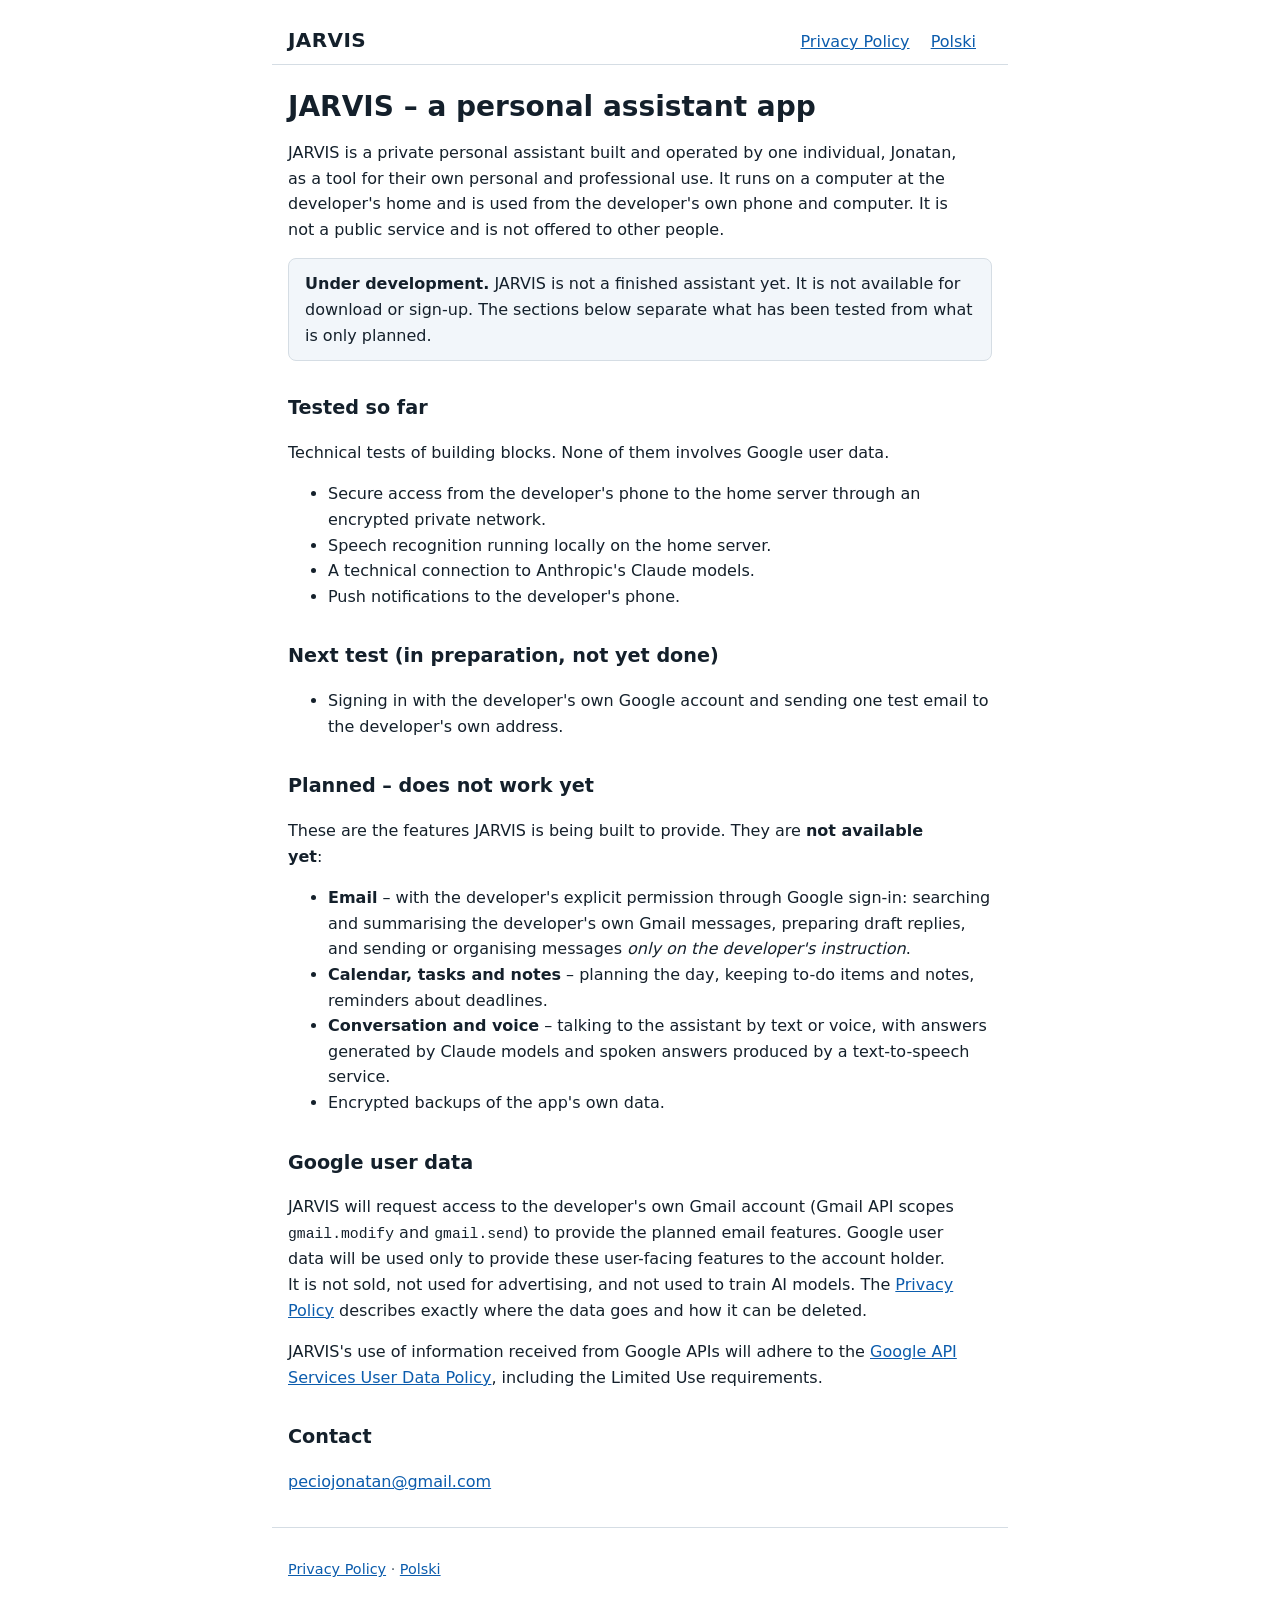
==== index.html @ a6613ae7 "Add JARVIS public pages (home and privacy policy, EN and PL) Static information pages only: no appli" ====
<!doctype html>
<html lang="en">
<head>
<meta charset="utf-8">
<meta name="viewport" content="width=device-width, initial-scale=1">
<title>JARVIS – a personal assistant app</title>
<meta name="description" content="JARVIS is a private, single-user personal assistant app under development, built as a tool for its developer's own personal and professional use.">
<link rel="stylesheet" href="style.css">
</head>
<body>
<header>
  <span class="brand">JARVIS</span>
  <nav><a href="privacy/">Privacy Policy</a> <a href="pl/">Polski</a></nav>
</header>
<main>
  <h1>JARVIS – a personal assistant app</h1>
  <p>JARVIS is a private personal assistant built and operated by one individual, Jonatan, as a tool for their own personal and professional use. It runs on a computer at the developer's home and is used from the developer's own phone and computer. It is not a public service and is not offered to other people.</p>
  <div class="box"><strong>Under development.</strong> JARVIS is not a finished assistant yet. It is not available for download or sign-up. The sections below separate what has been tested from what is only planned.</div>

  <h2>Tested so far</h2>
  <p>Technical tests of building blocks. None of them involves Google user data.</p>
  <ul>
    <li>Secure access from the developer's phone to the home server through an encrypted private network.</li>
    <li>Speech recognition running locally on the home server.</li>
    <li>A technical connection to Anthropic's Claude models.</li>
    <li>Push notifications to the developer's phone.</li>
  </ul>

  <h2>Next test (in preparation, not yet done)</h2>
  <ul>
    <li>Signing in with the developer's own Google account and sending one test email to the developer's own address.</li>
  </ul>

  <h2>Planned – does not work yet</h2>
  <p>These are the features JARVIS is being built to provide. They are <strong>not available yet</strong>:</p>
  <ul>
    <li><strong>Email</strong> – with the developer's explicit permission through Google sign-in: searching and summarising the developer's own Gmail messages, preparing draft replies, and sending or organising messages <em>only on the developer's instruction</em>.</li>
    <li><strong>Calendar, tasks and notes</strong> – planning the day, keeping to-do items and notes, reminders about deadlines.</li>
    <li><strong>Conversation and voice</strong> – talking to the assistant by text or voice, with answers generated by Claude models and spoken answers produced by a text-to-speech service.</li>
    <li>Encrypted backups of the app's own data.</li>
  </ul>

  <h2>Google user data</h2>
  <p>JARVIS will request access to the developer's own Gmail account (Gmail API scopes <code>gmail.modify</code> and <code>gmail.send</code>) to provide the planned email features. Google user data will be used only to provide these user-facing features to the account holder. It is not sold, not used for advertising, and not used to train AI models. The <a href="privacy/">Privacy Policy</a> describes exactly where the data goes and how it can be deleted.</p>
  <p>JARVIS's use of information received from Google APIs will adhere to the <a href="https://developers.google.com/terms/api-services-user-data-policy#additional_requirements_for_specific_api_scopes">Google API Services User Data Policy</a>, including the Limited Use requirements.</p>

  <h2>Contact</h2>
  <p><a href="mailto:peciojonatan@gmail.com">peciojonatan@gmail.com</a></p>
</main>
<footer>
  <p class="muted"><a href="privacy/">Privacy Policy</a> · <a href="pl/">Polski</a></p>
</footer>
</body>
</html>
---- style.css ----
:root { color-scheme: light dark; --bg: #ffffff; --fg: #14202b; --muted: #4b5b69; --line: #d5dde4; --accent: #0b5cad; --box: #f2f6fa; }
@media (prefers-color-scheme: dark) { :root { --bg: #0b141c; --fg: #e3edf5; --muted: #9db0c0; --line: #25374a; --accent: #7cc4ff; --box: #112231; } }
* { box-sizing: border-box; }
html { -webkit-text-size-adjust: 100%; }
body { margin: 0; background: var(--bg); color: var(--fg); font: 16px/1.6 system-ui, -apple-system, "Segoe UI", Roboto, sans-serif; }
main, header, footer { max-width: 46rem; margin: 0 auto; padding: 0 1rem; }
header { padding-top: 1.5rem; padding-bottom: .5rem; border-bottom: 1px solid var(--line); display: flex; flex-wrap: wrap; gap: .5rem 1.25rem; align-items: baseline; }
header .brand { font-weight: 700; font-size: 1.25rem; letter-spacing: .02em; margin-right: auto; }
nav a { margin-right: 1rem; }
a { color: var(--accent); }
h1 { font-size: 1.75rem; line-height: 1.25; margin: 1.5rem 0 .5rem; }
h2 { font-size: 1.2rem; margin: 2rem 0 .5rem; }
p, li { max-width: 42rem; }
.box { background: var(--box); border: 1px solid var(--line); border-radius: .5rem; padding: .75rem 1rem; margin: 1rem 0; }
table { border-collapse: collapse; width: 100%; margin: .75rem 0; font-size: .95rem; }
th, td { border: 1px solid var(--line); padding: .45rem .6rem; text-align: left; vertical-align: top; }
th { background: var(--box); }
.muted { color: var(--muted); font-size: .9rem; }
footer { padding-top: 1rem; padding-bottom: 2rem; margin-top: 2rem; border-top: 1px solid var(--line); }
code { font-size: .92em; }
td code, th code { overflow-wrap: anywhere; word-break: break-word; }
table { table-layout: auto; }
main { overflow-wrap: break-word; }
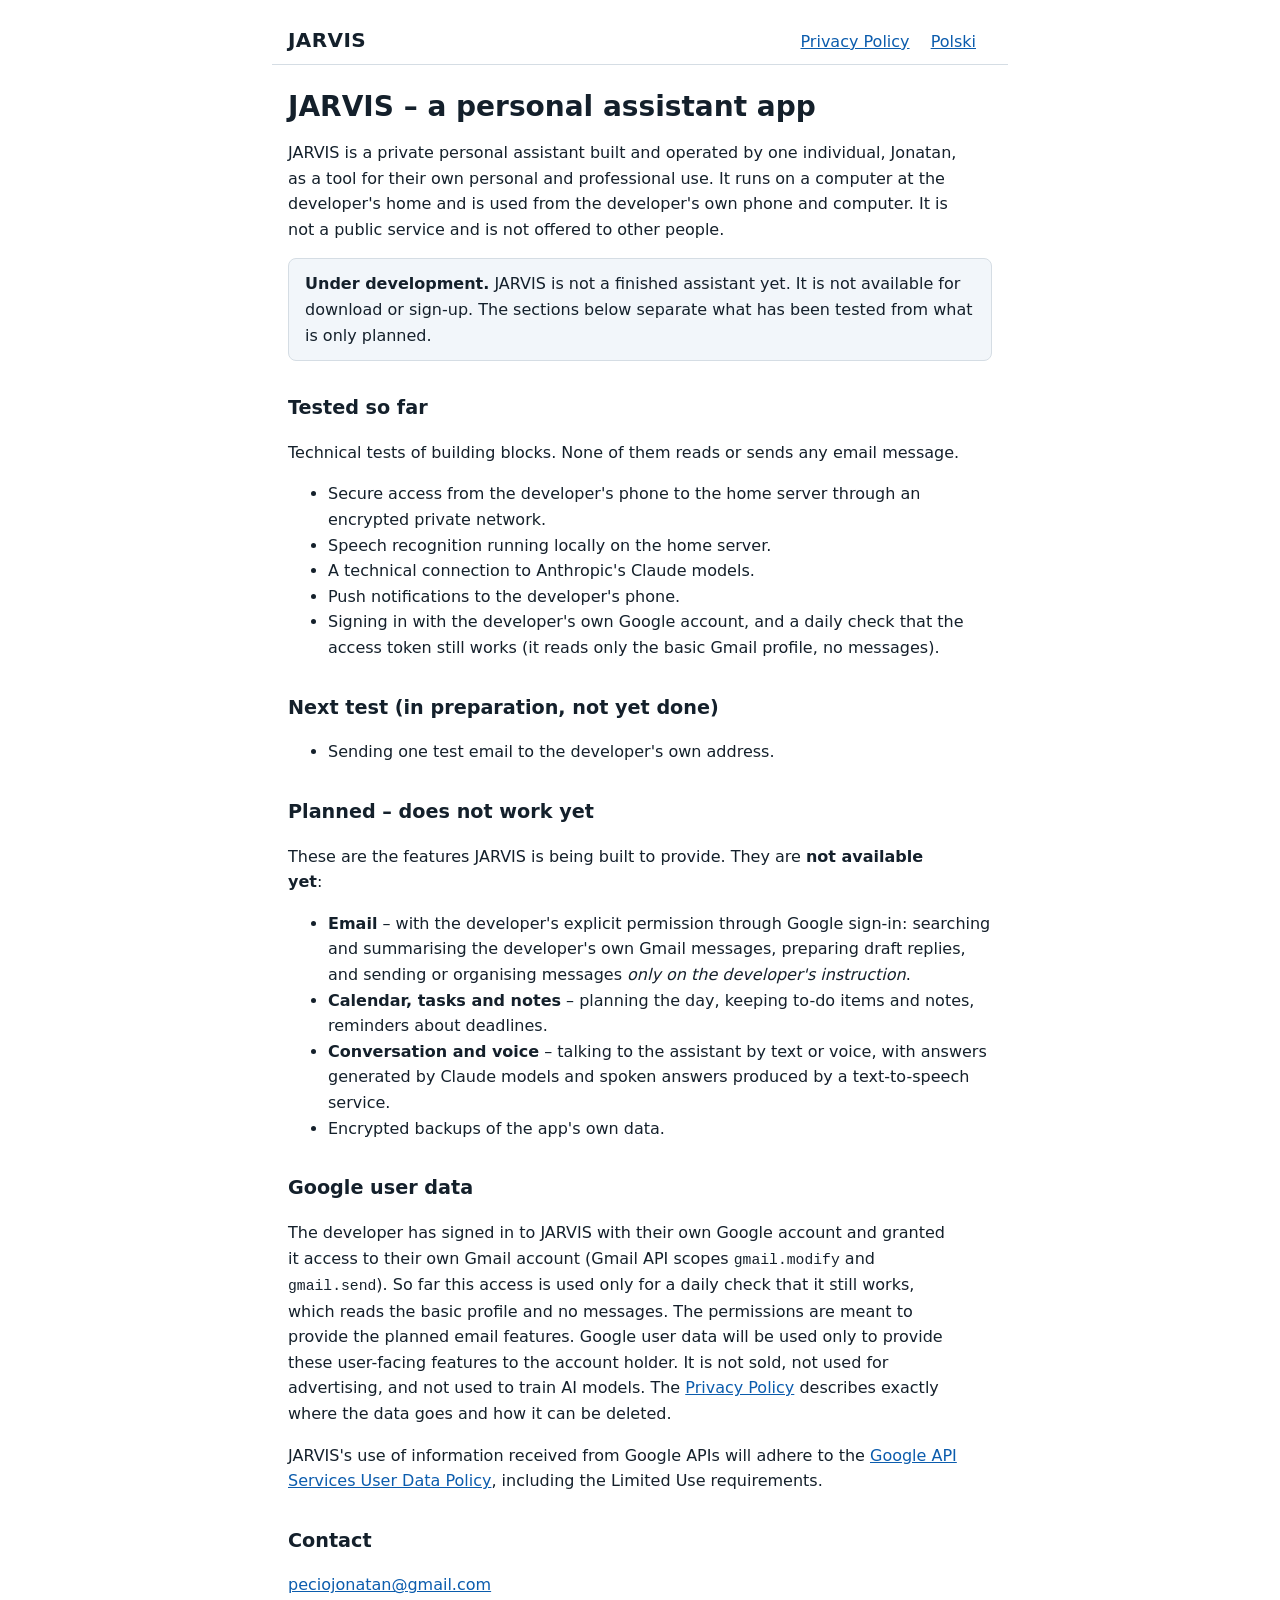
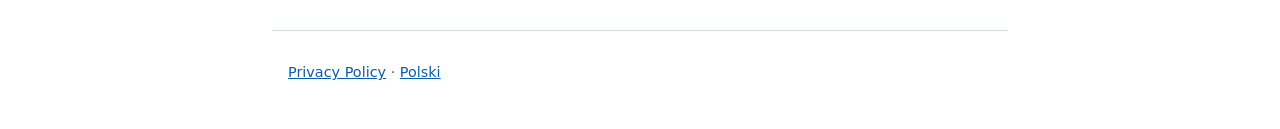
==== commit 627c8f2e: "Update public pages: Google sign-in completed, daily access check Policy and home page (EN and PL) n" ====
--- a/index.html
+++ b/index.html
@@ -18,17 +18,18 @@
   <div class="box"><strong>Under development.</strong> JARVIS is not a finished assistant yet. It is not available for download or sign-up. The sections below separate what has been tested from what is only planned.</div>
 
   <h2>Tested so far</h2>
-  <p>Technical tests of building blocks. None of them involves Google user data.</p>
+  <p>Technical tests of building blocks. None of them reads or sends any email message.</p>
   <ul>
     <li>Secure access from the developer's phone to the home server through an encrypted private network.</li>
     <li>Speech recognition running locally on the home server.</li>
     <li>A technical connection to Anthropic's Claude models.</li>
     <li>Push notifications to the developer's phone.</li>
+    <li>Signing in with the developer's own Google account, and a daily check that the access token still works (it reads only the basic Gmail profile, no messages).</li>
   </ul>
 
   <h2>Next test (in preparation, not yet done)</h2>
   <ul>
-    <li>Signing in with the developer's own Google account and sending one test email to the developer's own address.</li>
+    <li>Sending one test email to the developer's own address.</li>
   </ul>
 
   <h2>Planned – does not work yet</h2>
@@ -41,7 +42,7 @@
   </ul>
 
   <h2>Google user data</h2>
-  <p>JARVIS will request access to the developer's own Gmail account (Gmail API scopes <code>gmail.modify</code> and <code>gmail.send</code>) to provide the planned email features. Google user data will be used only to provide these user-facing features to the account holder. It is not sold, not used for advertising, and not used to train AI models. The <a href="privacy/">Privacy Policy</a> describes exactly where the data goes and how it can be deleted.</p>
+  <p>The developer has signed in to JARVIS with their own Google account and granted it access to their own Gmail account (Gmail API scopes <code>gmail.modify</code> and <code>gmail.send</code>). So far this access is used only for a daily check that it still works, which reads the basic profile and no messages. The permissions are meant to provide the planned email features. Google user data will be used only to provide these user-facing features to the account holder. It is not sold, not used for advertising, and not used to train AI models. The <a href="privacy/">Privacy Policy</a> describes exactly where the data goes and how it can be deleted.</p>
   <p>JARVIS's use of information received from Google APIs will adhere to the <a href="https://developers.google.com/terms/api-services-user-data-policy#additional_requirements_for_specific_api_scopes">Google API Services User Data Policy</a>, including the Limited Use requirements.</p>
 
   <h2>Contact</h2>
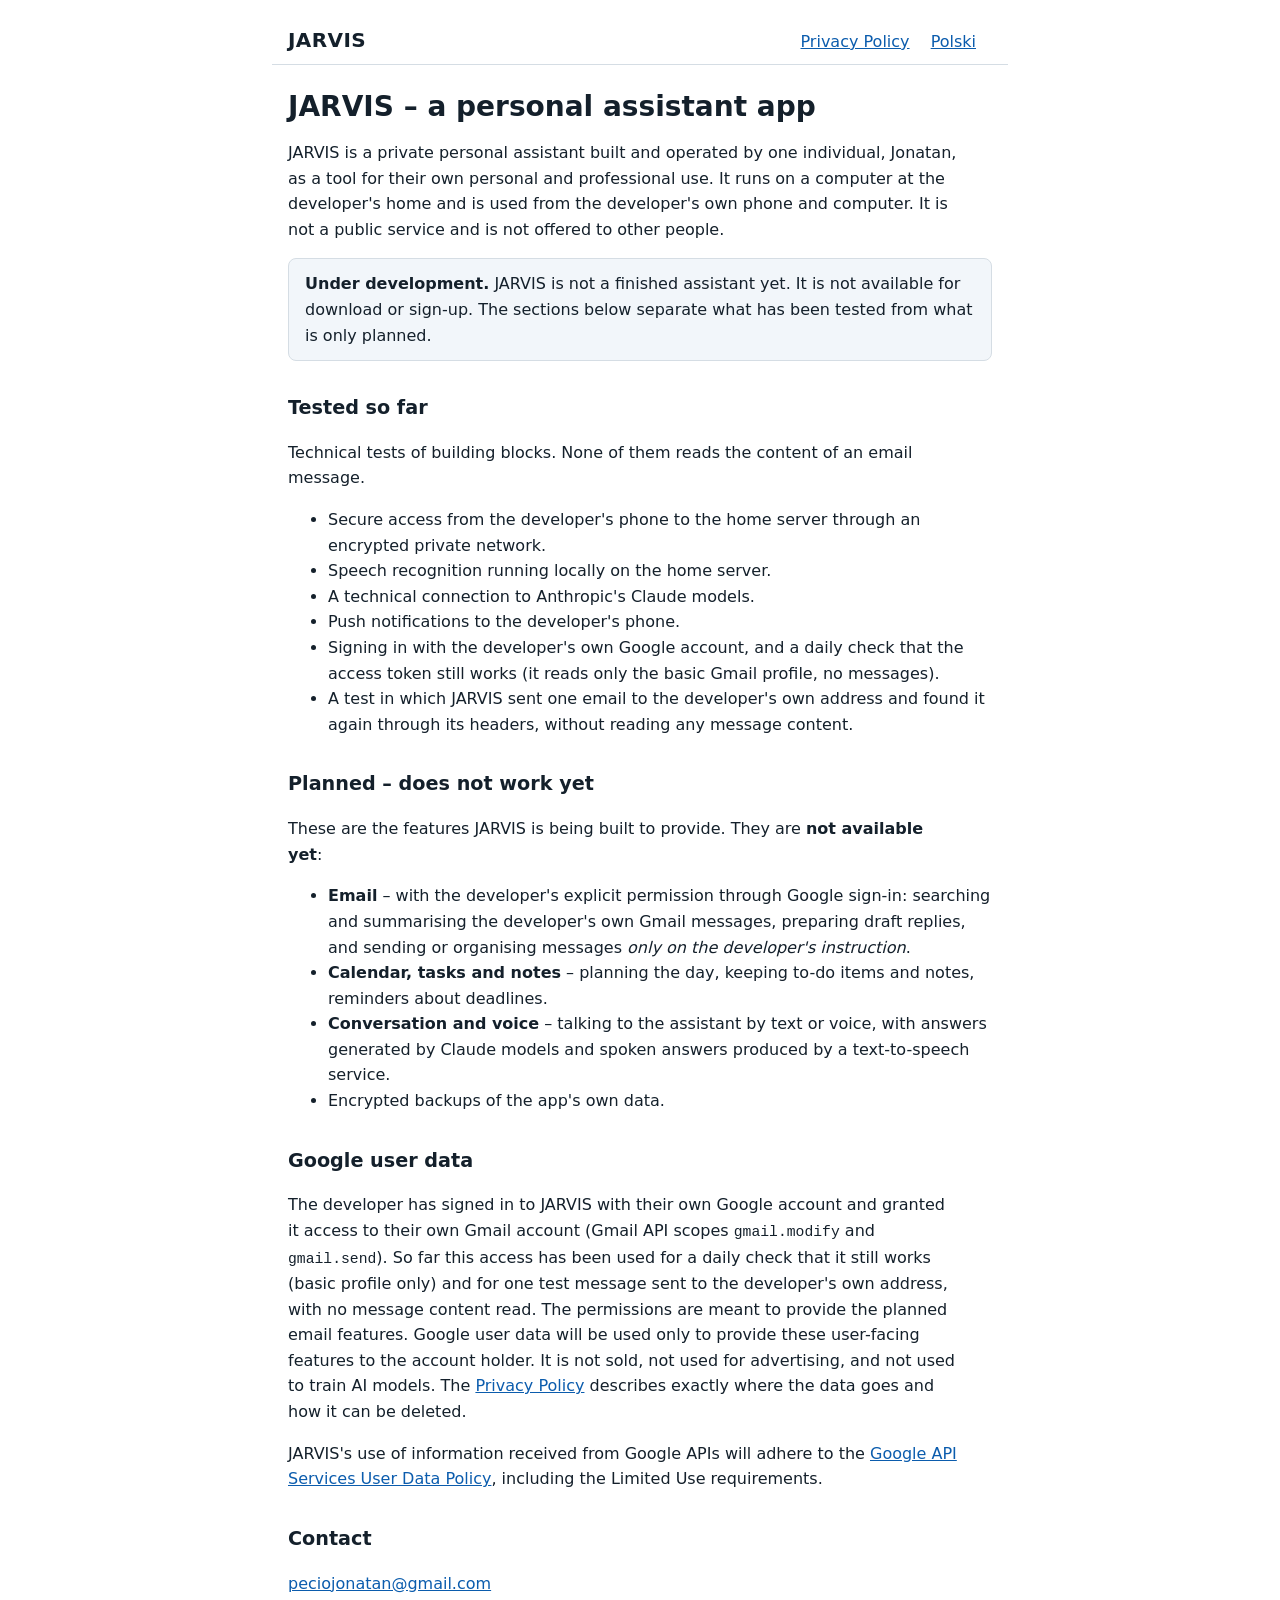
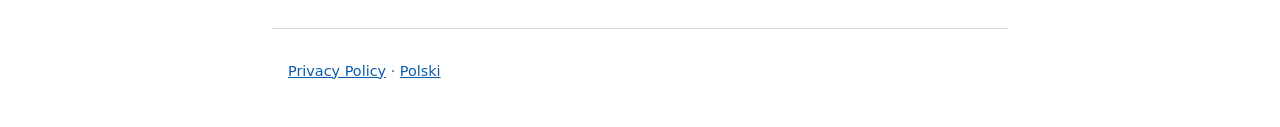
==== commit ed78714e: "Update public pages after the Gmail test message States that one test message was sent to the develo" ====
--- a/index.html
+++ b/index.html
@@ -18,18 +18,14 @@
   <div class="box"><strong>Under development.</strong> JARVIS is not a finished assistant yet. It is not available for download or sign-up. The sections below separate what has been tested from what is only planned.</div>
 
   <h2>Tested so far</h2>
-  <p>Technical tests of building blocks. None of them reads or sends any email message.</p>
+  <p>Technical tests of building blocks. None of them reads the content of an email message.</p>
   <ul>
     <li>Secure access from the developer's phone to the home server through an encrypted private network.</li>
     <li>Speech recognition running locally on the home server.</li>
     <li>A technical connection to Anthropic's Claude models.</li>
     <li>Push notifications to the developer's phone.</li>
     <li>Signing in with the developer's own Google account, and a daily check that the access token still works (it reads only the basic Gmail profile, no messages).</li>
-  </ul>
-
-  <h2>Next test (in preparation, not yet done)</h2>
-  <ul>
-    <li>Sending one test email to the developer's own address.</li>
+    <li>A test in which JARVIS sent one email to the developer's own address and found it again through its headers, without reading any message content.</li>
   </ul>
 
   <h2>Planned – does not work yet</h2>
@@ -42,7 +38,7 @@
   </ul>
 
   <h2>Google user data</h2>
-  <p>The developer has signed in to JARVIS with their own Google account and granted it access to their own Gmail account (Gmail API scopes <code>gmail.modify</code> and <code>gmail.send</code>). So far this access is used only for a daily check that it still works, which reads the basic profile and no messages. The permissions are meant to provide the planned email features. Google user data will be used only to provide these user-facing features to the account holder. It is not sold, not used for advertising, and not used to train AI models. The <a href="privacy/">Privacy Policy</a> describes exactly where the data goes and how it can be deleted.</p>
+  <p>The developer has signed in to JARVIS with their own Google account and granted it access to their own Gmail account (Gmail API scopes <code>gmail.modify</code> and <code>gmail.send</code>). So far this access has been used for a daily check that it still works (basic profile only) and for one test message sent to the developer's own address, with no message content read. The permissions are meant to provide the planned email features. Google user data will be used only to provide these user-facing features to the account holder. It is not sold, not used for advertising, and not used to train AI models. The <a href="privacy/">Privacy Policy</a> describes exactly where the data goes and how it can be deleted.</p>
   <p>JARVIS's use of information received from Google APIs will adhere to the <a href="https://developers.google.com/terms/api-services-user-data-policy#additional_requirements_for_specific_api_scopes">Google API Services User Data Policy</a>, including the Limited Use requirements.</p>
 
   <h2>Contact</h2>
